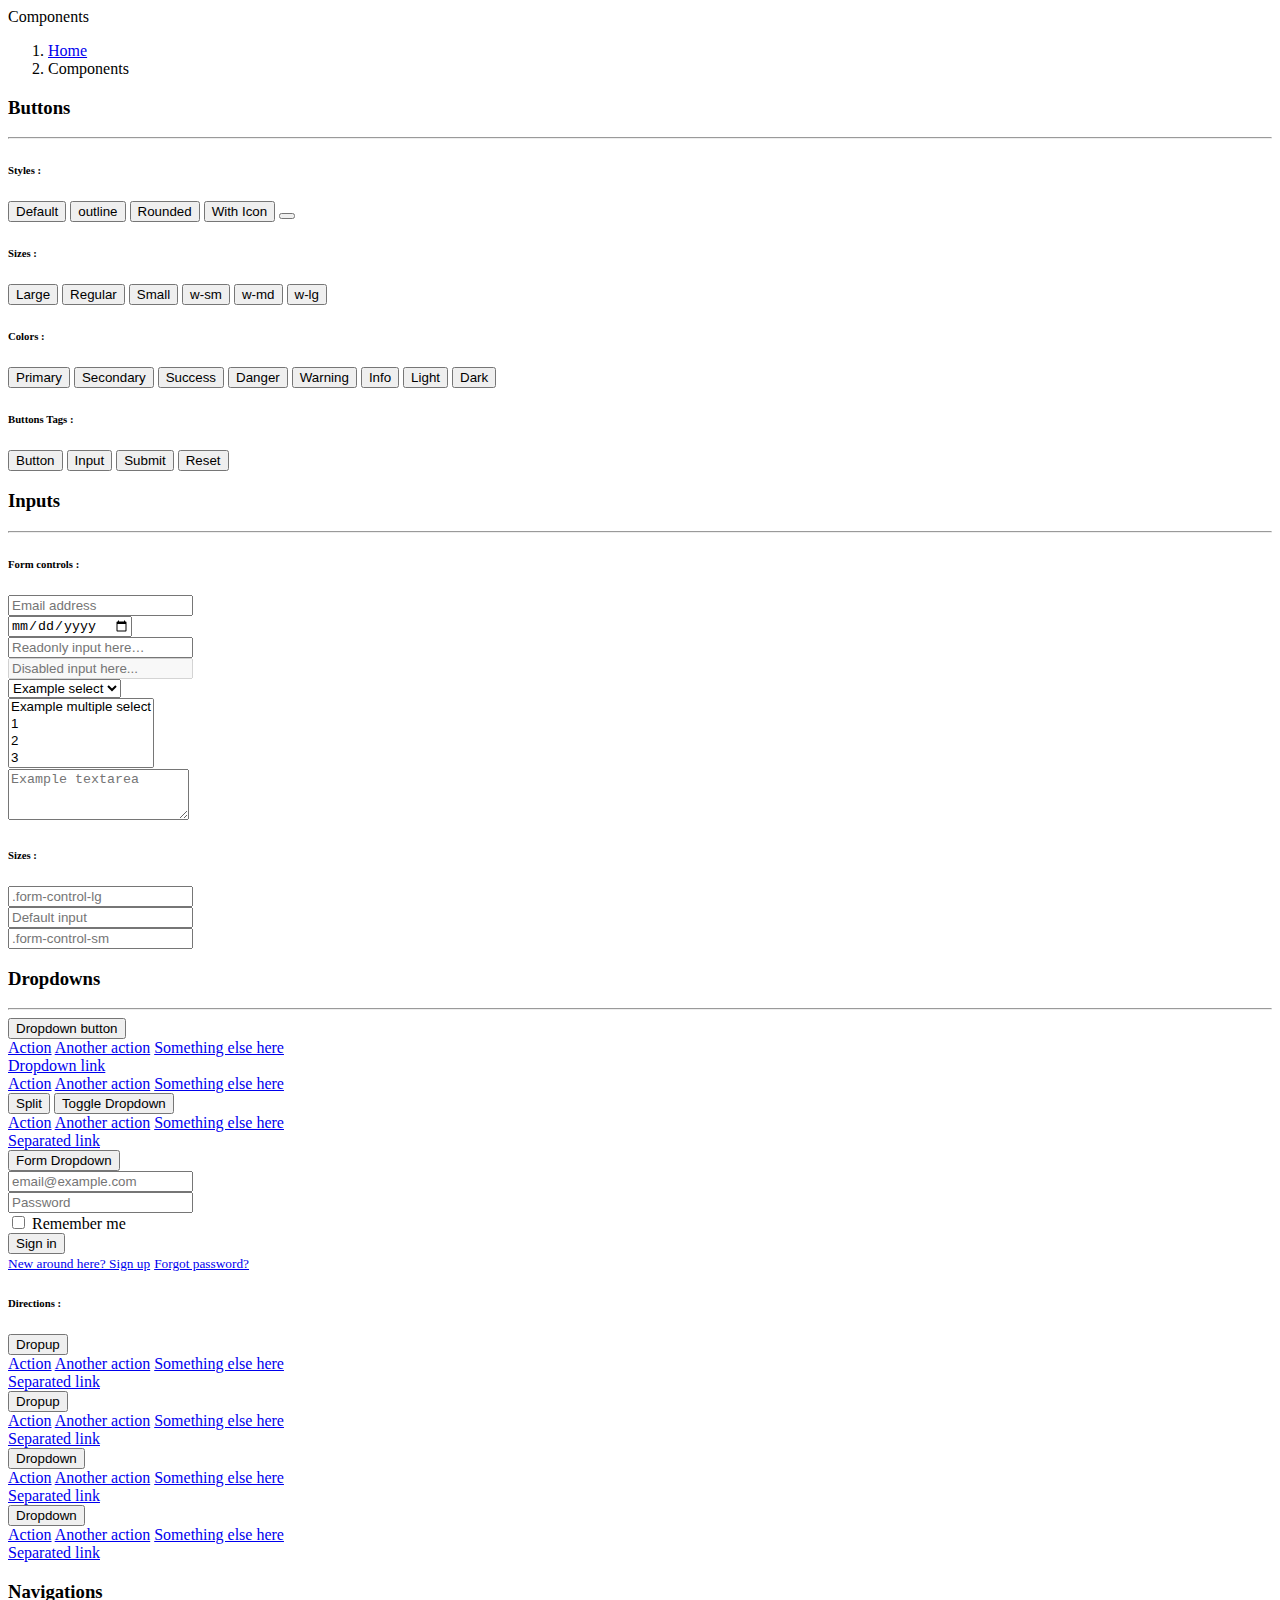
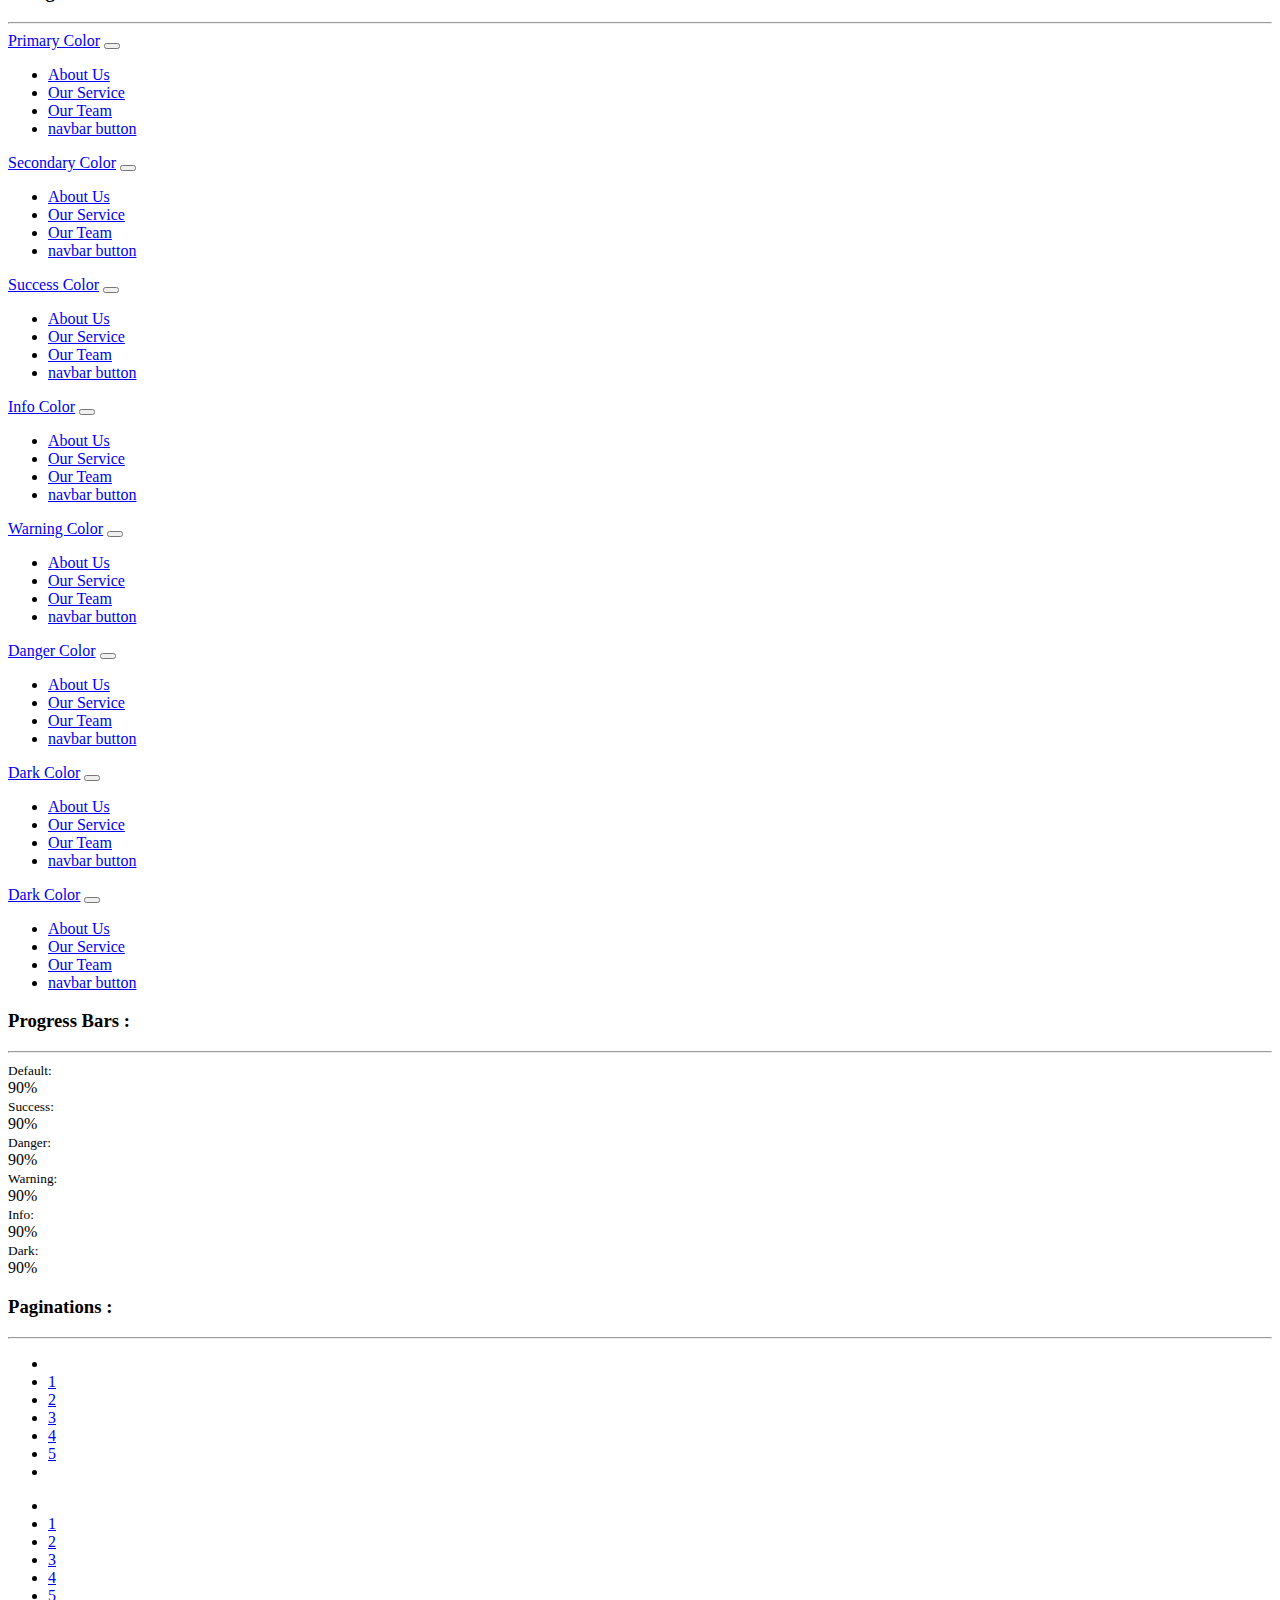
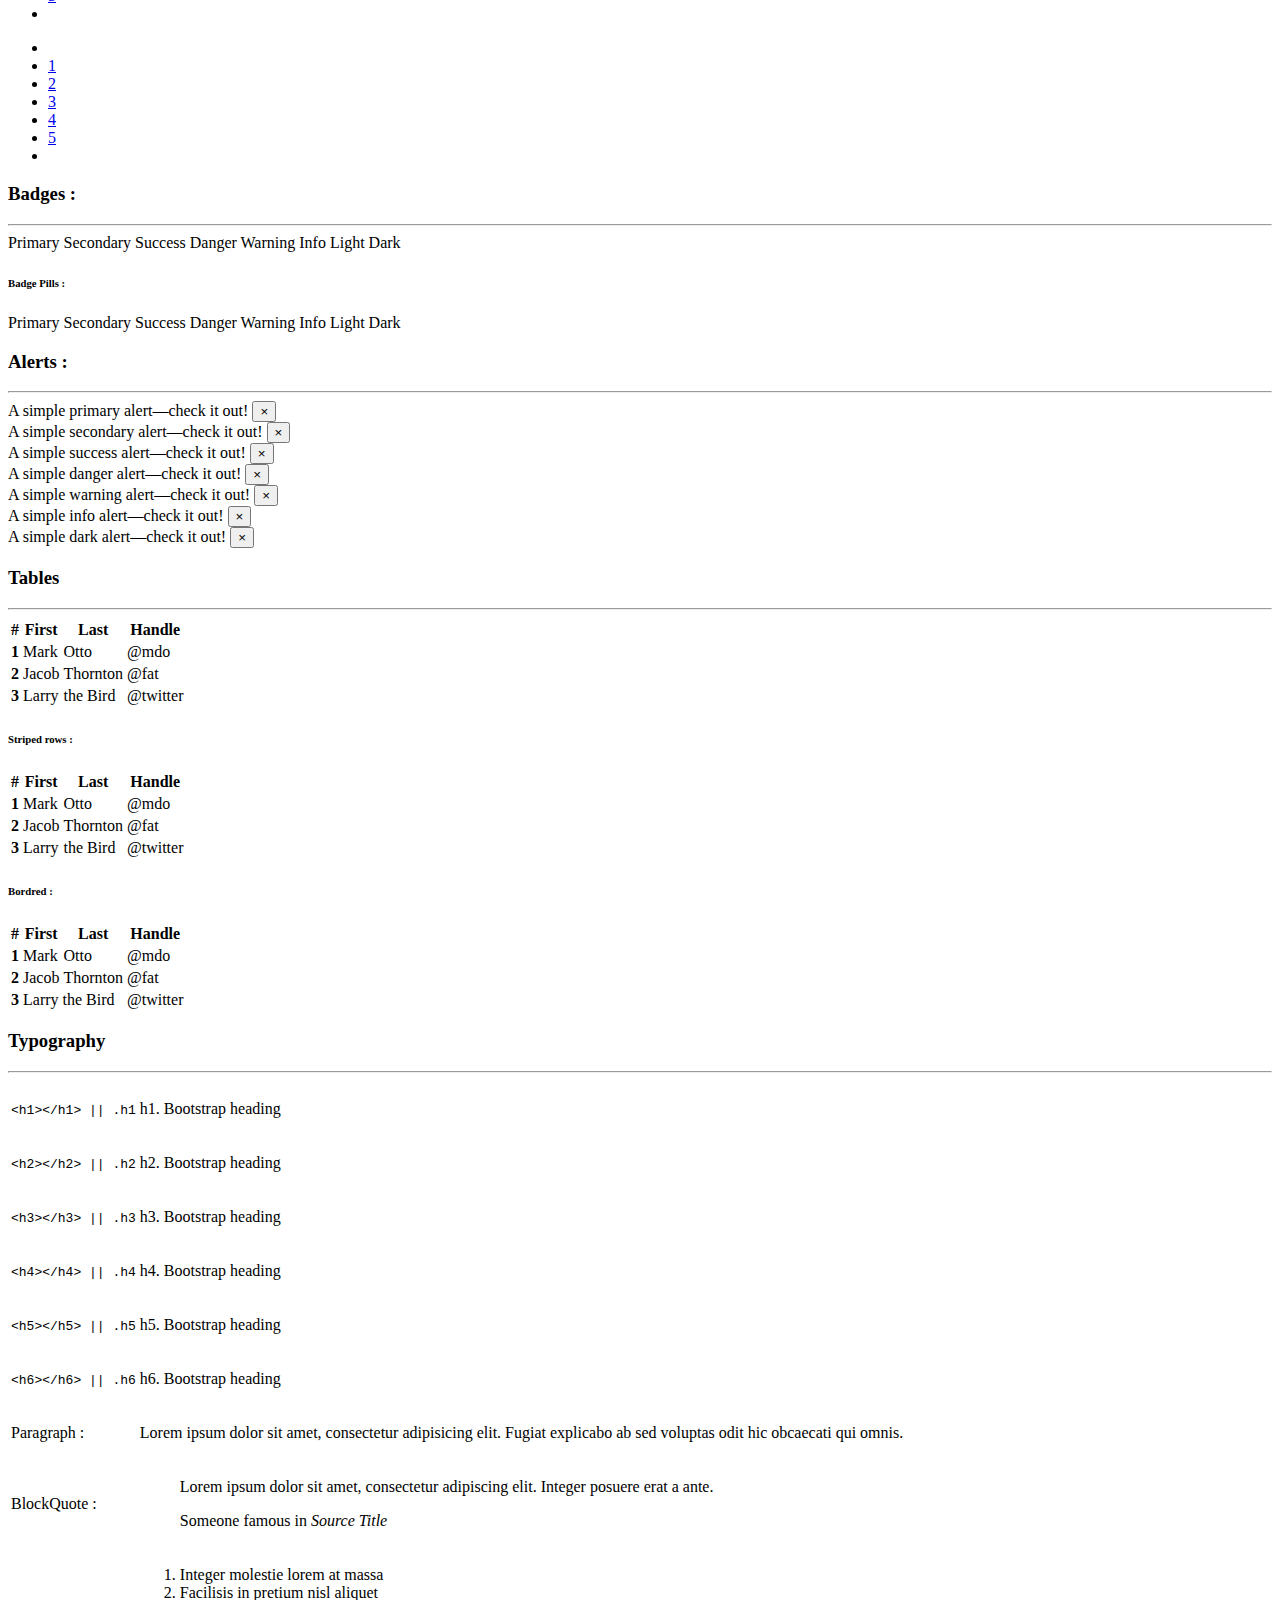
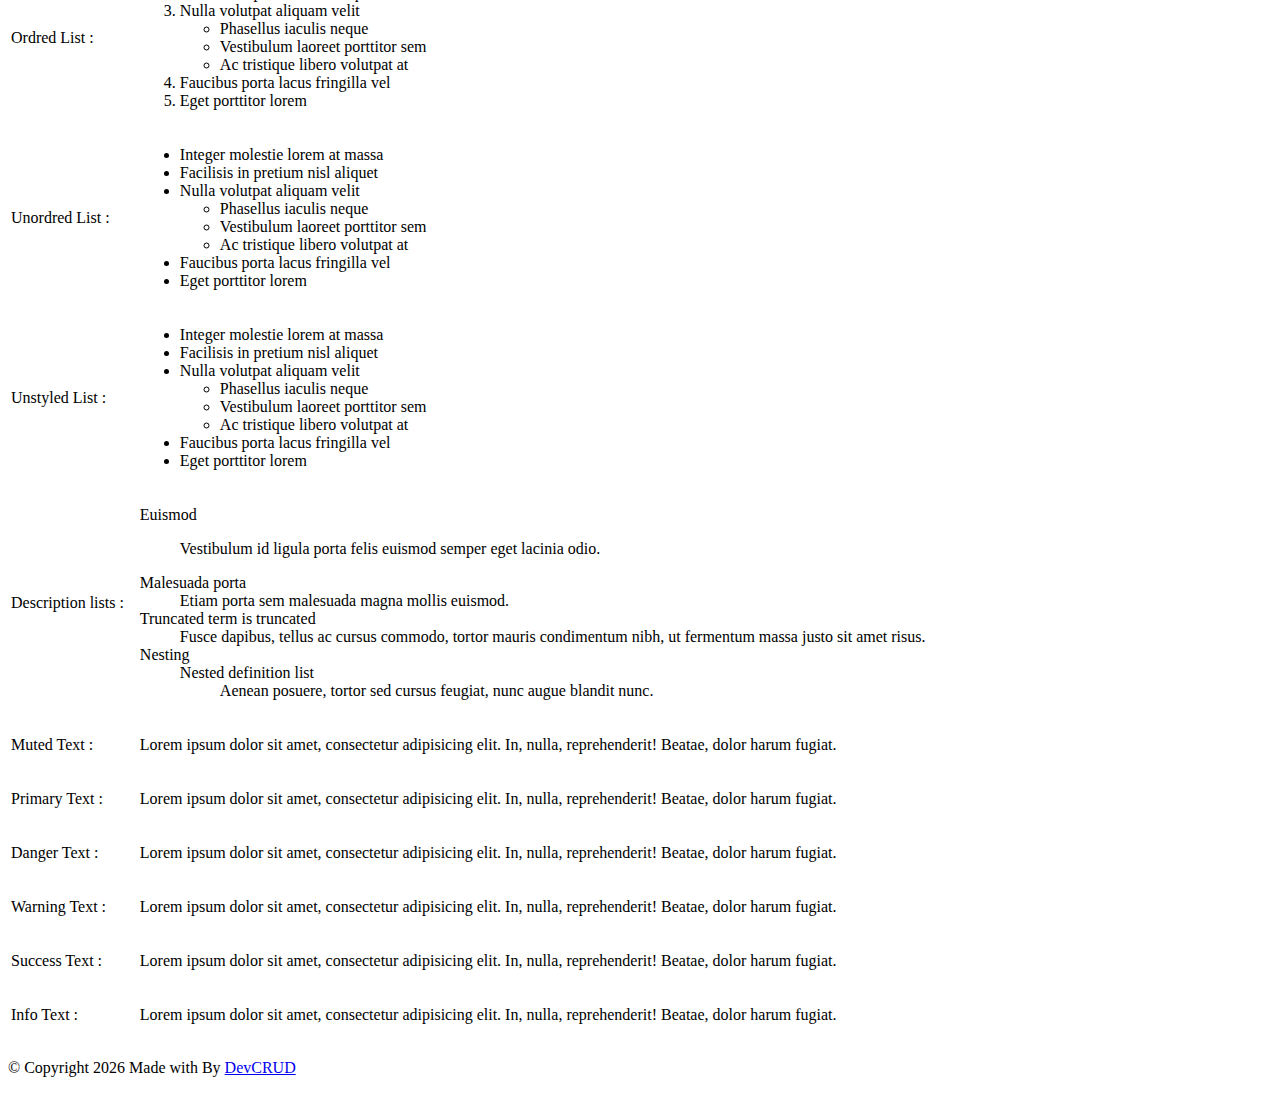
==== components.html @ a4795f0a "Sitio web de un restaurante" ====
<!DOCTYPE html>
<html lang="en">
<head>
   <meta charset="utf-8">
    <meta name="viewport" content="width=device-width, initial-scale=1, shrink-to-fit=no">
    <meta name="description" content="Start your development with FoodHut landing page.">
    <meta name="author" content="Devcrud">
    <title>FoodHut | Free Bootstrap 4.3.x template</title>

   <!-- font icons -->
   <link rel="stylesheet" href="assets/vendors/themify-icons/css/themify-icons.css">

   <!-- Bootstrap + Steller  -->
   <link rel="stylesheet" href="assets/css/foodhut.css">
</head>
<body>

   <!-- Page Header -->
   <header class="header header-mini"> 
      <div class="header-title">Components</div> 
      <nav aria-label="breadcrumb">
         <ol class="breadcrumb">
            <li class="breadcrumb-item"><a href="/">Home</a></li>
            <li class="breadcrumb-item active" aria-current="page">Components</li>
         </ol>
      </nav>
   </header> <!-- End Of Page Header -->

   <!-- main content -->
   <div class="container">

      <!-- Buttons -->
      <h3 class="mt-5">Buttons</h3>
      <hr>
      <h6 class="section-secondary-title">Styles :</h6>
      <button class="btn btn-primary">Default</button>
      <button class="btn btn-outline-primary">outline</button>
      <button class="btn btn-primary rounded">Rounded</button>
      <button class="btn btn-primary rounded"><i class="ti-thumb-up pr-1"></i> With Icon</button>
      <button class="btn btn-primary circle"><i class="ti-heart"></i></button>

      <h6 class="section-secondary-title mt-5">Sizes :</h6>
      <button class="btn btn-primary btn-lg">Large</button>
      <button class="btn btn-primary ">Regular</button>
      <button class="btn btn-primary btn-sm">Small</button>
      <button class="btn btn-primary w-sm ml-3">w-sm</button>
      <button class="btn btn-primary w-md">w-md</button>
      <button class="btn btn-primary w-lg">w-lg</button>

      <h6 class="section-secondary-title mt-5">Colors :</h6>          
      <button type="button" class="btn btn-primary">Primary</button>
      <button type="button" class="btn btn-secondary">Secondary</button>
      <button type="button" class="btn btn-success">Success</button>
      <button type="button" class="btn btn-danger">Danger</button>
      <button type="button" class="btn btn-warning">Warning</button>
      <button type="button" class="btn btn-info">Info</button>
      <button type="button" class="btn btn-light">Light</button>
      <button type="button" class="btn btn-dark">Dark</button>

      <h6 class="section-secondary-title mt-5">Buttons Tags :</h6>
      <button class="btn btn-primary" type="submit">Button</button>
      <input class="btn btn-primary" type="button" value="Input">
      <input class="btn btn-primary" type="submit" value="Submit">
      <input class="btn btn-primary" type="reset" value="Reset">
      
      <!-- devider -->
      <div class="py-5"></div>

      <!-- Inputs -->
      <h3>Inputs</h3>
      <hr>
      <div class="row mt-5">
         <div class="col-md-6">
            <h6 class="section-secondary-title">Form controls :</h6>        
            <div class="form-group">
               <input type="email" class="form-control" id="exampleFormControlInput1" placeholder="Email address">
            </div>
            <div class="form-group">
               <input type="date" class="form-control" id="exampleFormControlInput1" placeholder="Date">
            </div>
            <div class="form-group">
               <input class="form-control" type="text" placeholder="Readonly input here…" readonly>
            </div>
            <div class="form-group">
               <input class="form-control" id="disabledInput" type="text" placeholder="Disabled input here..." disabled>
            </div>
            <div class="form-group">
               <select class="form-control" id="exampleFormControlSelect1">
                  <option>Example select</option>
                  <option>1</option>
                  <option>2</option>
                  <option>3</option>
                  <option>4</option>
                  <option>5</option>
               </select>
            </div>
            <div class="form-group">
               <select multiple class="form-control" id="exampleFormControlSelect2">
                  <option>Example multiple select</option>
                  <option>1</option>
                  <option>2</option>
                  <option>3</option>
                  <option>4</option>
                  <option>5</option>
               </select>
            </div>
            <div class="form-group">
               <textarea class="form-control" id="exampleFormControlTextarea1" rows="3" placeholder="Example textarea"></textarea>
            </div>
         </div>
         <div class="col-md-6">
            <h6 class="section-secondary-title">Sizes :</h6>    
            <div class="form-group">
               <input class="form-control form-control-lg" type="text" placeholder=".form-control-lg">             
            </div>
            <div class="form-group">
               <input class="form-control" type="text" placeholder="Default input">
            </div>
            <div class="form-group">
               <input class="form-control form-control-sm" type="text" placeholder=".form-control-sm"> 
            </div>
         </div>
      </div> <!-- end of inputs -->   

      <!-- devider -->
      <div class="py-5"></div>             

      <!-- Dropdowns -->
      <h3 class="components-section-title font-weight-normal">Dropdowns</h3>
      <hr>
      <div class="dropdown d-inline-block">
         <button class="btn btn-outline-secondary dropdown-toggle" type="button" id="dropdownMenuButton" data-toggle="dropdown" aria-haspopup="true" aria-expanded="false">
         Dropdown button
         </button>
         <div class="dropdown-menu" aria-labelledby="dropdownMenuButton">
         <a class="dropdown-item" href="#">Action</a>
         <a class="dropdown-item" href="#">Another action</a>
         <a class="dropdown-item" href="#">Something else here</a>
         </div>
      </div>
      <div class="dropdown d-inline-block">
         <a class="btn btn-outline-secondary dropdown-toggle" href="#" role="button" id="dropdownMenuLink" data-toggle="dropdown" aria-haspopup="true" aria-expanded="false">
            Dropdown link
         </a>
         <div class="dropdown-menu" aria-labelledby="dropdownMenuLink">
            <a class="dropdown-item" href="#">Action</a>
            <a class="dropdown-item" href="#">Another action</a>
            <a class="dropdown-item" href="#">Something else here</a>
         </div>
      </div>
      <div class="btn-group">
         <button type="button" class="btn btn-outline-secondary">Split</button>
         <button type="button" class="btn btn-outline-secondary dropdown-toggle dropdown-toggle-split" data-toggle="dropdown" aria-haspopup="true" aria-expanded="false">
         <span class="sr-only">Toggle Dropdown</span>
         </button>
         <div class="dropdown-menu">
            <a class="dropdown-item" href="#">Action</a>
            <a class="dropdown-item" href="#">Another action</a>
            <a class="dropdown-item" href="#">Something else here</a>
            <div class="dropdown-divider"></div>
            <a class="dropdown-item" href="#">Separated link</a>
         </div>
      </div>
      <div class="btn-group">
         <button class="btn btn-outline-secondary dropdown-toggle" type="button" id="dropdownMenuButton" data-toggle="dropdown" aria-haspopup="true" aria-expanded="false">
            Form Dropdown
         </button>
         <div class="dropdown-menu form">
            <form class="px-4 py-3">
               <div class="form-group">
                  <input type="email" class="form-control" id="exampleDropdownFormEmail1" placeholder="email@example.com">
               </div>
               <div class="form-group">
                  <input type="password" class="form-control" id="exampleDropdownFormPassword1" placeholder="Password">
               </div>
               <div class="form-check mb-3">
                  <input type="checkbox" class="form-check-input" id="dropdownCheck">
                  <label class="form-check-label" for="dropdownCheck">
                     Remember me
                  </label>
               </div>
               <button type="submit" class="btn btn-primary btn-block">Sign in</button>
            </form>
            <div class="dropdown-divider"></div>
            <a class="dropdown-item" href="#"><small>New around here? Sign up</small></a>
            <a class="dropdown-item" href="#"><small>Forgot password?</small></a>
         </div>
      </div>       
      <h6 class="section-secondary-title mt-5">Directions :</h6>  
      <div class="btn-group dropup">
         <button type="button" class="btn btn-outline-secondary dropdown-toggle" data-toggle="dropdown" aria-haspopup="true" aria-expanded="false">
            Dropup
         </button>
         <div class="dropdown-menu">
            <a class="dropdown-item" href="#">Action</a>
            <a class="dropdown-item" href="#">Another action</a>
            <a class="dropdown-item" href="#">Something else here</a>
            <div class="dropdown-divider"></div>
            <a class="dropdown-item" href="#">Separated link</a>
         </div>
      </div>
      <div class="btn-group dropright">
         <button type="button" class="btn btn-outline-secondary dropdown-toggle" data-toggle="dropdown" aria-haspopup="true" aria-expanded="false">
            Dropup
         </button>
         <div class="dropdown-menu">
            <a class="dropdown-item" href="#">Action</a>
            <a class="dropdown-item" href="#">Another action</a>
            <a class="dropdown-item" href="#">Something else here</a>
            <div class="dropdown-divider"></div>
            <a class="dropdown-item" href="#">Separated link</a>
         </div>
      </div>
      <div class="btn-group">
         <button type="button" class="btn btn-outline-secondary dropdown-toggle" data-toggle="dropdown" aria-haspopup="true" aria-expanded="false">
            Dropdown
         </button>
         <div class="dropdown-menu">
            <a class="dropdown-item" href="#">Action</a>
            <a class="dropdown-item" href="#">Another action</a>
            <a class="dropdown-item" href="#">Something else here</a>
            <div class="dropdown-divider"></div>
            <a class="dropdown-item" href="#">Separated link</a>
         </div>
      </div>
      <div class="btn-group dropleft">
         <button type="button" class="btn btn-outline-secondary dropdown-toggle" data-toggle="dropdown" aria-haspopup="true" aria-expanded="false">
            Dropdown
         </button>
         <div class="dropdown-menu">
            <a class="dropdown-item" href="#">Action</a>
            <a class="dropdown-item" href="#">Another action</a>
            <a class="dropdown-item" href="#">Something else here</a>
            <div class="dropdown-divider"></div>
            <a class="dropdown-item" href="#">Separated link</a>
         </div>
      </div> <!-- end of Dropdowns -->  

      <!-- devider -->
      <div class="py-5"></div>   

      <!-- navbars -->
      <h3 class="components-section-title font-weight-normal mt-5">Navigations</h3>
      <hr>
      <nav class="navbar navbar-expand-sm navbar-dark bg-primary rounded shadow mb-3">
         <div class="container">
            <a class="navbar-brand" href="#">Primary Color</a>
            <button class="navbar-toggler ml-auto" type="button" data-toggle="collapse" data-target="#navbarSupportedContent" aria-controls="navbarSupportedContent" aria-expanded="false" aria-label="Toggle navigation">
            <span class="navbar-toggler-icon"></span>
            </button>
            <div class="collapse navbar-collapse" id="navbarSupportedContent">
               <ul class="navbar-nav ml-auto"> 
                  <li class="nav-item">
                     <a class="nav-link" href="#about">About Us</a>
                  </li>
                  <li class="nav-item">
                     <a class="nav-link" href="#service">Our Service</a>
                  </li>
                  <li class="nav-item">
                     <a class="nav-link" href="#team">Our Team</a>
                  </li>
                  <li class="nav-item">
                     <a href="#book-table" class="ml-4 mt-1 btn btn-light btn-sm">navbar button</a>
                  </li>
               </ul>                       
            </div>
         </div>
      </nav>
      <nav class="navbar navbar-expand-sm navbar-dark bg-secondary rounded shadow mb-3">
         <div class="container">
            <a class="navbar-brand" href="#">Secondary Color</a>
            <button class="navbar-toggler ml-auto" type="button" data-toggle="collapse" data-target="#navbarSupportedContent" aria-controls="navbarSupportedContent" aria-expanded="false" aria-label="Toggle navigation">
            <span class="navbar-toggler-icon"></span>
            </button>
            <div class="collapse navbar-collapse" id="navbarSupportedContent">
               <ul class="navbar-nav ml-auto"> 
                  <li class="nav-item">
                     <a class="nav-link" href="#about">About Us</a>
                  </li>
                  <li class="nav-item">
                     <a class="nav-link" href="#service">Our Service</a>
                  </li>
                  <li class="nav-item">
                     <a class="nav-link" href="#team">Our Team</a>
                  </li>
                  <li class="nav-item">
                     <a href="#book-table" class="ml-4 mt-1 btn btn-light btn-sm">navbar button</a>
                  </li>
               </ul>                       
            </div>
         </div>
      </nav>
      <nav class="navbar navbar-expand-sm navbar-dark bg-success rounded shadow mb-3">
         <div class="container">
            <a class="navbar-brand" href="#">Success Color</a>
            <button class="navbar-toggler ml-auto" type="button" data-toggle="collapse" data-target="#navbarSupportedContent" aria-controls="navbarSupportedContent" aria-expanded="false" aria-label="Toggle navigation">
            <span class="navbar-toggler-icon"></span>
            </button>
            <div class="collapse navbar-collapse" id="navbarSupportedContent">
               <ul class="navbar-nav ml-auto"> 
                  <li class="nav-item">
                     <a class="nav-link" href="#about">About Us</a>
                  </li>
                  <li class="nav-item">
                     <a class="nav-link" href="#service">Our Service</a>
                  </li>
                  <li class="nav-item">
                     <a class="nav-link" href="#team">Our Team</a>
                  </li>
                  <li class="nav-item">
                     <a href="#book-table" class="ml-4 mt-1 btn btn-light btn-sm">navbar button</a>
                  </li>
               </ul>                       
            </div>
         </div>
      </nav>
      <nav class="navbar navbar-expand-sm navbar-dark bg-info rounded shadow mb-3">
         <div class="container">
            <a class="navbar-brand" href="#">Info Color</a>
            <button class="navbar-toggler ml-auto" type="button" data-toggle="collapse" data-target="#navbarSupportedContent" aria-controls="navbarSupportedContent" aria-expanded="false" aria-label="Toggle navigation">
            <span class="navbar-toggler-icon"></span>
            </button>
            <div class="collapse navbar-collapse" id="navbarSupportedContent">
               <ul class="navbar-nav ml-auto"> 
                  <li class="nav-item">
                     <a class="nav-link" href="#about">About Us</a>
                  </li>
                  <li class="nav-item">
                     <a class="nav-link" href="#service">Our Service</a>
                  </li>
                  <li class="nav-item">
                     <a class="nav-link" href="#team">Our Team</a>
                  </li>
                  <li class="nav-item">
                     <a href="#book-table" class="ml-4 mt-1 btn btn-light btn-sm">navbar button</a>
                  </li>
               </ul>                       
            </div>
         </div>
      </nav>
      <nav class="navbar navbar-expand-sm navbar-dark bg-warning rounded shadow mb-3">
         <div class="container">
            <a class="navbar-brand" href="#">Warning Color</a>
            <button class="navbar-toggler ml-auto" type="button" data-toggle="collapse" data-target="#navbarSupportedContent" aria-controls="navbarSupportedContent" aria-expanded="false" aria-label="Toggle navigation">
            <span class="navbar-toggler-icon"></span>
            </button>
            <div class="collapse navbar-collapse" id="navbarSupportedContent">
               <ul class="navbar-nav ml-auto"> 
                  <li class="nav-item">
                     <a class="nav-link" href="#about">About Us</a>
                  </li>
                  <li class="nav-item">
                     <a class="nav-link" href="#service">Our Service</a>
                  </li>
                  <li class="nav-item">
                     <a class="nav-link" href="#team">Our Team</a>
                  </li>
                  <li class="nav-item">
                     <a href="#book-table" class="ml-4 mt-1 btn btn-light btn-sm">navbar button</a>
                  </li>
               </ul>                       
            </div>
         </div>
      </nav>
      <nav class="navbar navbar-expand-sm navbar-dark bg-danger rounded shadow mb-3">
         <div class="container">
            <a class="navbar-brand" href="#">Danger Color</a>
            <button class="navbar-toggler ml-auto" type="button" data-toggle="collapse" data-target="#navbarSupportedContent" aria-controls="navbarSupportedContent" aria-expanded="false" aria-label="Toggle navigation">
            <span class="navbar-toggler-icon"></span>
            </button>
            <div class="collapse navbar-collapse" id="navbarSupportedContent">
               <ul class="navbar-nav ml-auto"> 
                  <li class="nav-item">
                     <a class="nav-link" href="#about">About Us</a>
                  </li>
                  <li class="nav-item">
                     <a class="nav-link" href="#service">Our Service</a>
                  </li>
                  <li class="nav-item">
                     <a class="nav-link" href="#team">Our Team</a>
                  </li>
                  <li class="nav-item">
                     <a href="#book-table" class="ml-4 mt-1 btn btn-light btn-sm">navbar button</a>
                  </li>
               </ul>                       
            </div>
         </div>
      </nav>
      <nav class="navbar navbar-expand-sm navbar-dark bg-dark rounded shadow mb-3">
         <div class="container">
            <a class="navbar-brand" href="#">Dark Color</a>
            <button class="navbar-toggler ml-auto" type="button" data-toggle="collapse" data-target="#navbarSupportedContent" aria-controls="navbarSupportedContent" aria-expanded="false" aria-label="Toggle navigation">
            <span class="navbar-toggler-icon"></span>
            </button>
            <div class="collapse navbar-collapse" id="navbarSupportedContent">
               <ul class="navbar-nav ml-auto"> 
                  <li class="nav-item">
                     <a class="nav-link" href="#about">About Us</a>
                  </li>
                  <li class="nav-item">
                     <a class="nav-link" href="#service">Our Service</a>
                  </li>
                  <li class="nav-item">
                     <a class="nav-link" href="#team">Our Team</a>
                  </li>
                  <li class="nav-item">
                     <a href="#book-table" class="ml-4 mt-1 btn btn-primary btn-sm">navbar button</a>
                  </li>
               </ul>                       
            </div>
         </div>
      </nav>
      <nav class="navbar navbar-expand-sm navbar-light bg-light rounded shadow mb-3">
         <div class="container">
            <a class="navbar-brand" href="#">Dark Color</a>
            <button class="navbar-toggler ml-auto" type="button" data-toggle="collapse" data-target="#navbarSupportedContent" aria-controls="navbarSupportedContent" aria-expanded="false" aria-label="Toggle navigation">
            <span class="navbar-toggler-icon"></span>
            </button>
            <div class="collapse navbar-collapse" id="navbarSupportedContent">
               <ul class="navbar-nav ml-auto"> 
                  <li class="nav-item">
                     <a class="nav-link" href="#about">About Us</a>
                  </li>
                  <li class="nav-item">
                     <a class="nav-link" href="#service">Our Service</a>
                  </li>
                  <li class="nav-item">
                     <a class="nav-link" href="#team">Our Team</a>
                  </li>
                  <li class="nav-item">
                     <a href="#book-table" class="ml-4 mt-1 btn btn-dark btn-sm">navbar button</a>
                  </li>
               </ul>                       
            </div>
         </div>
      </nav>
      <!-- End of navbars -->

      <!-- devider -->
      <div class="py-5"></div>   
      
      <!-- progress bars -->
      <div class="row justify-content-between">
         <div class="col-md-5">
            <h3 class="components-section-title font-weight-normal mt-5">Progress Bars :</h3>
            <hr>
            <small>Default: </small>
            <div class="progress mt-2 mb-3">
               <div class="progress-bar" role="progressbar" style="width: 90%" aria-valuenow="25" aria-valuemin="0" aria-valuemax="100"><span>90%</span></div>
            </div>
            <small>Success:</small>
            <div class="progress mt-2 mb-3">
               <div class="progress-bar bg-success" role="progressbar" style="width: 90%" aria-valuenow="25" aria-valuemin="0" aria-valuemax="100"><span>90%</span></div>
            </div>
            <small>Danger:</small>
            <div class="progress mt-2 mb-3">
               <div class="progress-bar bg-danger" role="progressbar" style="width: 90%" aria-valuenow="25" aria-valuemin="0" aria-valuemax="100"><span>90%</span></div>
            </div>
            <small>Warning:</small>
            <div class="progress mt-2 mb-3">
               <div class="progress-bar bg-warning" role="progressbar" style="width: 90%" aria-valuenow="25" aria-valuemin="0" aria-valuemax="100"><span>90%</span></div>
            </div>
            <small>Info:</small>
            <div class="progress mt-2 mb-3">
               <div class="progress-bar bg-info" role="progressbar" style="width: 90%" aria-valuenow="25" aria-valuemin="0" aria-valuemax="100"><span>90%</span></div>
            </div>
            <small>Dark:</small>
            <div class="progress mt-2 mb-3">
               <div class="progress-bar bg-dark" role="progressbar" style="width: 90%" aria-valuenow="25" aria-valuemin="0" aria-valuemax="100"><span>90%</span></div>
            </div>
         </div>
         <div class="col-md-6">
            <h3 class="components-section-title font-weight-normal mt-5">Paginations :</h3>
            <hr>
            <nav aria-label="Page navigation example">
               <ul class="pagination pagination-sm">
                  <li class="page-item"><a class="page-link" href="#"><i class="ti-angle-double-left"></i></a></li>
                  <li class="page-item"><a class="page-link" href="#">1</a></li>
                  <li class="page-item"><a class="page-link" href="#">2</a></li>
                  <li class="page-item active"><a class="page-link" href="#">3</a></li>
                  <li class="page-item"><a class="page-link" href="#">4</a></li>
                  <li class="page-item"><a class="page-link" href="#">5</a></li>
                  <li class="page-item"><a class="page-link" href="#"><i class="ti-angle-double-right"></i></a></li>
               </ul>
            </nav>
            <nav aria-label="Page navigation example">
               <ul class="pagination">
               <li class="page-item"><a class="page-link" href="#"><i class="ti-angle-double-left"></i></a></li>
                  <li class="page-item"><a class="page-link" href="#">1</a></li>
                  <li class="page-item"><a class="page-link" href="#">2</a></li>
                  <li class="page-item active"><a class="page-link" href="#">3</a></li>
                  <li class="page-item"><a class="page-link" href="#">4</a></li>
                  <li class="page-item"><a class="page-link" href="#">5</a></li>
                  <li class="page-item"><a class="page-link" href="#"><i class="ti-angle-double-right"></i></a></li>
               </ul>
            </nav>
            <nav aria-label="Page navigation example">
               <ul class="pagination pagination-lg">
                  <li class="page-item"><a class="page-link" href="#"><i class="ti-angle-double-left"></i></a></li>
                  <li class="page-item"><a class="page-link" href="#">1</a></li>
                  <li class="page-item"><a class="page-link" href="#">2</a></li>
                  <li class="page-item active"><a class="page-link" href="#">3</a></li>
                  <li class="page-item"><a class="page-link" href="#">4</a></li>
                  <li class="page-item"><a class="page-link" href="#">5</a></li>
                  <li class="page-item"><a class="page-link" href="#"><i class="ti-angle-double-right"></i></a></li>
               </ul>
            </nav>

            <!-- Badges -->
            <h3 class="components-section-title font-weight-normal mt-5">Badges :</h3>
            <hr>
            <span class="badge badge-primary">Primary</span>
            <span class="badge badge-secondary">Secondary</span>
            <span class="badge badge-success">Success</span>
            <span class="badge badge-danger">Danger</span>
            <span class="badge badge-warning">Warning</span>
            <span class="badge badge-info">Info</span>
            <span class="badge badge-light">Light</span>
            <span class="badge badge-dark">Dark</span>
            <h6 class="section-secondary-title mt-4 mb-2">Badge Pills :</h6>
            <span class="badge badge-pill badge-primary">Primary</span>
            <span class="badge badge-pill badge-secondary">Secondary</span>
            <span class="badge badge-pill badge-success">Success</span>
            <span class="badge badge-pill badge-danger">Danger</span>
            <span class="badge badge-pill badge-warning">Warning</span>
            <span class="badge badge-pill badge-info">Info</span>
            <span class="badge badge-pill badge-light">Light</span>
            <span class="badge badge-pill badge-dark">Dark</span>
         </div>
      </div> <!-- End of Progress bars -->

      <!-- devider -->
      <div class="py-5"></div>  

      <!-- Alerts -->
      <h3 class="components-section-title font-weight-normal mt-5">Alerts :</h3>
      <hr>
      <div class="alert alert-primary alert-dismissible fade show" role="alert">
         A simple primary alert—check it out!
         <button type="button" class="close" data-dismiss="alert" aria-label="Close">
            <span aria-hidden="true">&times;</span>
         </button>
      </div>
      <div class="alert alert-secondary alert-dismissible fade show" role="alert">
         A simple secondary alert—check it out!
         <button type="button" class="close" data-dismiss="alert" aria-label="Close">
            <span aria-hidden="true">&times;</span>
         </button>
      </div>
      <div class="alert alert-success alert-dismissible fade show" role="alert">
         A simple success alert—check it out!
         <button type="button" class="close" data-dismiss="alert" aria-label="Close">
            <span aria-hidden="true">&times;</span>
         </button>
      </div>
      <div class="alert alert-danger alert-dismissible fade show" role="alert">
         A simple danger alert—check it out!
         <button type="button" class="close" data-dismiss="alert" aria-label="Close">
            <span aria-hidden="true">&times;</span>
         </button>
      </div>
      <div class="alert alert-warning alert-dismissible fade show" role="alert">
         A simple warning alert—check it out!
         <button type="button" class="close" data-dismiss="alert" aria-label="Close">
            <span aria-hidden="true">&times;</span>
         </button>
      </div>
      <div class="alert alert-info alert-dismissible fade show" role="alert">
         A simple info alert—check it out!
         <button type="button" class="close" data-dismiss="alert" aria-label="Close">
            <span aria-hidden="true">&times;</span>
         </button>
      </div>
      <div class="alert alert-dark alert-dismissible fade show" role="alert">
         A simple dark alert—check it out!
         <button type="button" class="close" data-dismiss="alert" aria-label="Close">
            <span aria-hidden="true">&times;</span>
         </button>
      </div>
      <!-- end of alerts -->

      <!-- devider -->
      <div class="py-5"></div> 
   
      <!-- tables -->
      <h3 class="components-section-title">Tables</h3>
      <hr>
      <table class="table">
         <thead>
            <tr>
               <th scope="col">#</th>
               <th scope="col">First</th>
               <th scope="col">Last</th>
               <th scope="col">Handle</th>
            </tr>
         </thead>
         <tbody>
            <tr>
               <th scope="row">1</th>
               <td>Mark</td>
               <td>Otto</td>
               <td>@mdo</td>
            </tr>
            <tr>
               <th scope="row">2</th>
               <td>Jacob</td>
               <td>Thornton</td>
               <td>@fat</td>
            </tr>
            <tr>
               <th scope="row">3</th>
               <td>Larry</td>
               <td>the Bird</td>
               <td>@twitter</td>
            </tr>
         </tbody>
      </table>

      <h6 class="section-secondary-title mt-5">Striped rows :</h6>
      <table class="table table-striped">
         <thead>
            <tr>
               <th scope="col">#</th>
               <th scope="col">First</th>
               <th scope="col">Last</th>
               <th scope="col">Handle</th>
            </tr>
         </thead>
         <tbody>
            <tr>
               <th scope="row">1</th>
               <td>Mark</td>
               <td>Otto</td>
               <td>@mdo</td>
            </tr>
            <tr>
               <th scope="row">2</th>
               <td>Jacob</td>
               <td>Thornton</td>
               <td>@fat</td>
            </tr>
            <tr>
               <th scope="row">3</th>
               <td>Larry</td>
               <td>the Bird</td>
               <td>@twitter</td>
            </tr>
         </tbody>
      </table>

      <h6 class="section-secondary-title mt-5">Bordred :</h6>
      <table class="table table-bordered">
         <thead>
            <tr>
               <th scope="col">#</th>
               <th scope="col">First</th>
               <th scope="col">Last</th>
               <th scope="col">Handle</th>
            </tr>
         </thead>
         <tbody>
            <tr>
               <th scope="row">1</th>
               <td>Mark</td>
               <td>Otto</td>
               <td>@mdo</td>
            </tr>
            <tr>
               <th scope="row">2</th>
               <td>Jacob</td>
               <td>Thornton</td>
               <td>@fat</td>
            </tr>
            <tr>
               <th scope="row">3</th>
               <td colspan="2">Larry the Bird</td>
               <td>@twitter</td>
            </tr>
         </tbody>
      </table>
      <!-- end of tables -->

      <!-- devider -->
      <div class="py-5"></div> 

      <!-- typography -->
      <h3 class="components-section-title">Typography</h3>
      <hr>
      
      <table class="table table-borderless v-align-center">
         <tbody>
            <tr>
               <td>
                  <p><code class="highlighter-rouge">&lt;h1&gt;&lt;/h1&gt; || .h1</code></p>
               </td>
               <td class="w-75"><span class="h1">h1. Bootstrap heading</span></td>
            </tr>
            <tr>
               <td>
                  <p><code class="highlighter-rouge">&lt;h2&gt;&lt;/h2&gt; || .h2</code></p>
               </td>
               <td><span class="h2">h2. Bootstrap heading</span></td>
            </tr>
            <tr>
               <td>
                  <p><code class="highlighter-rouge">&lt;h3&gt;&lt;/h3&gt; || .h3</code></p>
               </td>
               <td><span class="h3">h3. Bootstrap heading</span></td>
            </tr>
            <tr>
               <td>
                  <p><code class="highlighter-rouge">&lt;h4&gt;&lt;/h4&gt; || .h4</code></p>
               </td>
               <td><span class="h4">h4. Bootstrap heading</span></td>
            </tr>
            <tr>
               <td>
                  <p><code class="highlighter-rouge">&lt;h5&gt;&lt;/h5&gt; || .h5</code></p>
               </td>
               <td><span class="h5">h5. Bootstrap heading</span></td>
            </tr>
            <tr>
               <td>
                  <p><code class="highlighter-rouge">&lt;h6&gt;&lt;/h6&gt; || .h6</code></p>
               </td>
               <td><span class="h6">h6. Bootstrap heading</span></td>
            </tr>
            <tr>
               <td>
                  <p class="font-weight-bold text-muted">Paragraph :</p>
               </td>
               <td><p>Lorem ipsum dolor sit amet, consectetur adipisicing elit. Fugiat explicabo ab sed voluptas odit hic obcaecati qui omnis.</p></td>
            </tr>
            <tr>
               <td>
                  <p class="font-weight-bold text-muted">BlockQuote :</p>
               </td>
               <td>
                  <blockquote class="blockquote">
                     <p class="mb-0">Lorem ipsum dolor sit amet, consectetur adipiscing elit. Integer posuere erat a ante.</p>
                     <footer class="blockquote-footer">Someone famous in <cite title="Source Title">Source Title</cite></footer>
                  </blockquote>
               </td>
            </tr>
            <tr>
               <td><p class="font-weight-bold text-muted">Ordred List :</p></td>
               <td>
                  <ol>
                     <li>Integer molestie lorem at massa</li>
                     <li>Facilisis in pretium nisl aliquet</li>
                     <li>Nulla volutpat aliquam velit
                        <ul>
                           <li>Phasellus iaculis neque</li>
                           <li>Vestibulum laoreet porttitor sem</li>
                           <li>Ac tristique libero volutpat at</li>
                        </ul>
                     </li>
                     <li>Faucibus porta lacus fringilla vel</li>
                     <li>Eget porttitor lorem</li>
                  </ol>
               </td>
            </tr>
            <tr>
               <td><p class="font-weight-bold text-muted">Unordred List :</p></td>
               <td>
                  <ul >
                     <li>Integer molestie lorem at massa</li>
                     <li>Facilisis in pretium nisl aliquet</li>
                     <li>Nulla volutpat aliquam velit
                        <ul>
                           <li>Phasellus iaculis neque</li>
                           <li>Vestibulum laoreet porttitor sem</li>
                           <li>Ac tristique libero volutpat at</li>
                        </ul>
                     </li>
                     <li>Faucibus porta lacus fringilla vel</li>
                     <li>Eget porttitor lorem</li>
                  </ul>
               </td>
            </tr>
            <tr>
               <td><p class="font-weight-bold text-muted">Unstyled List :</p></td>
               <td>
                  <ul class="list-unstyled">
                     <li>Integer molestie lorem at massa</li>
                     <li>Facilisis in pretium nisl aliquet</li>
                     <li>Nulla volutpat aliquam velit
                        <ul>
                           <li>Phasellus iaculis neque</li>
                           <li>Vestibulum laoreet porttitor sem</li>
                           <li>Ac tristique libero volutpat at</li>
                        </ul>
                     </li>
                     <li>Faucibus porta lacus fringilla vel</li>
                     <li>Eget porttitor lorem</li>
                  </ul>
               </td>
            </tr>
            <tr>
               <td class="font-weight-bold text-muted">Description lists : </td>
               <td>
                  <dl class="row">
                     <dt class="col-sm-3">Euismod</dt>
                     <dd class="col-sm-9">
                        <p>Vestibulum id ligula porta felis euismod semper eget lacinia odio.</p>
                     </dd>

                     <dt class="col-sm-3">Malesuada porta</dt>
                     <dd class="col-sm-9">Etiam porta sem malesuada magna mollis euismod.</dd>

                     <dt class="col-sm-3 text-truncate">Truncated term is truncated</dt>
                     <dd class="col-sm-9">Fusce dapibus, tellus ac cursus commodo, tortor mauris condimentum nibh, ut fermentum massa justo sit amet risus.</dd>

                     <dt class="col-sm-3">Nesting</dt>
                     <dd class="col-sm-9">
                        <dl class="row">
                           <dt class="col-sm-4">Nested definition list</dt>
                           <dd class="col-sm-8">Aenean posuere, tortor sed cursus feugiat, nunc augue blandit nunc.</dd>
                        </dl>
                     </dd>
                  </dl>
               </td>
            </tr>
            <tr>
               <td>
                  <p class="font-weight-bold text-muted">Muted Text :</p>
               </td>
               <td>
                  <p class="text-muted">Lorem ipsum dolor sit amet, consectetur adipisicing elit. In, nulla, reprehenderit! Beatae, dolor harum fugiat.</p>
               </td>
            </tr>
            <tr>
               <td>
                  <p class="font-weight-bold text-muted">Primary Text :</p>
               </td>
               <td>
                  <p class="text-primary">Lorem ipsum dolor sit amet, consectetur adipisicing elit. In, nulla, reprehenderit! Beatae, dolor harum fugiat.</p>
               </td>
            </tr>
            <tr>
               <td>
                  <p class="font-weight-bold text-muted">Danger Text :</p>
               </td>
               <td>
                  <p class="text-danger">Lorem ipsum dolor sit amet, consectetur adipisicing elit. In, nulla, reprehenderit! Beatae, dolor harum fugiat.</p>
               </td>
            </tr>
            <tr>
               <td>
                  <p class="font-weight-bold text-muted">Warning Text :</p>
               </td>
               <td>
                  <p class="text-warning">Lorem ipsum dolor sit amet, consectetur adipisicing elit. In, nulla, reprehenderit! Beatae, dolor harum fugiat.</p>
               </td>
            </tr>
            <tr>
               <td>
                  <p class="font-weight-bold text-muted">Success Text :</p>
               </td>
               <td>
                  <p class="text-success">Lorem ipsum dolor sit amet, consectetur adipisicing elit. In, nulla, reprehenderit! Beatae, dolor harum fugiat.</p>
               </td>
            </tr>
            <tr>
               <td>
                  <p class="font-weight-bold text-muted">Info Text :</p>
               </td>
               <td>
                  <p class="text-info">Lorem ipsum dolor sit amet, consectetur adipisicing elit. In, nulla, reprehenderit! Beatae, dolor harum fugiat.</p>
               </td>
            </tr>
         </tbody>
      </table>
   </div>
   <!-- end of typography -->

   <!-- Page Footer -->
   <div class="bg-dark text-light text-center border-top wow fadeIn">
        <p class="mb-0 py-3 text-muted small">&copy; Copyright <script>document.write(new Date().getFullYear())</script> Made with <i class="ti-heart text-danger"></i> By <a href="http://devcrud.com">DevCRUD</a></p>
    </div>
    <!-- End of Page Footer -->
   
   <!-- core  -->
   <script src="assets/vendors/jquery/jquery-3.4.1.js"></script>
   <script src="assets/vendors/bootstrap/bootstrap.bundle.js"></script>

</body>
</html>
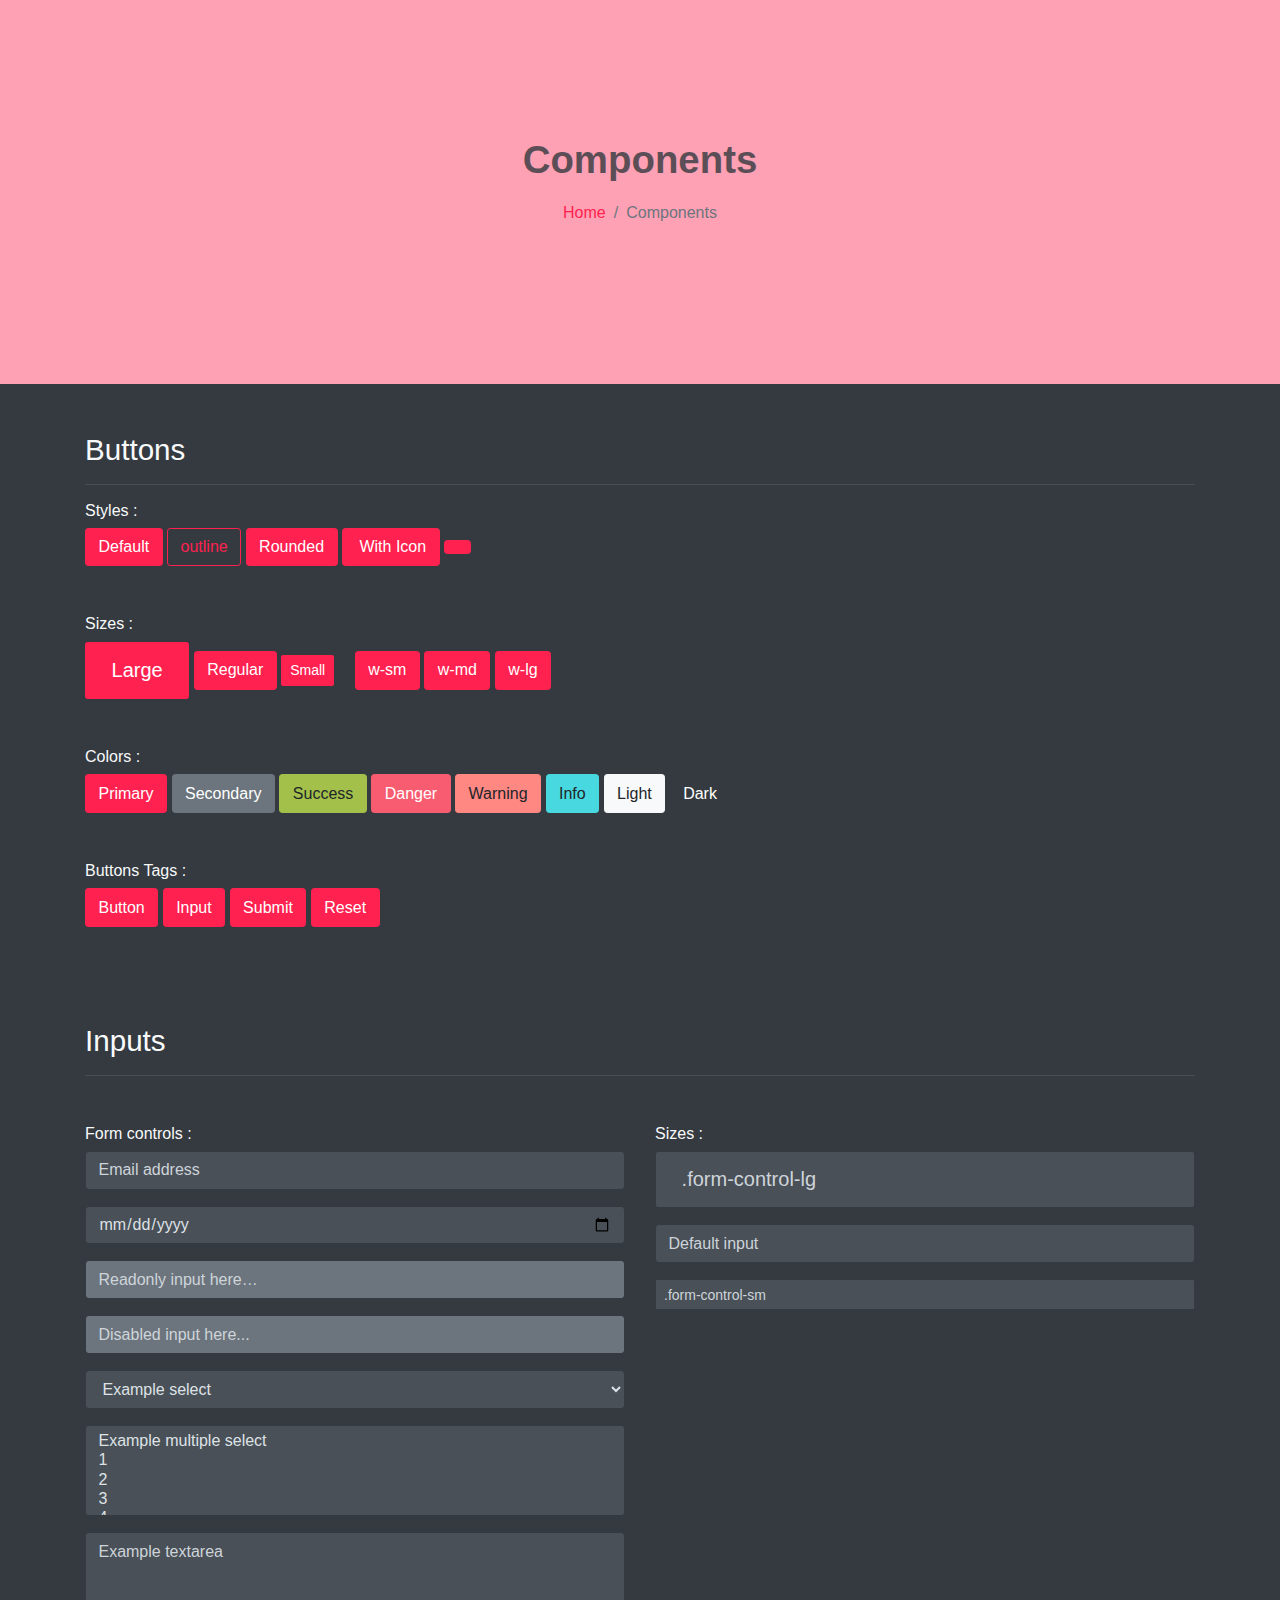
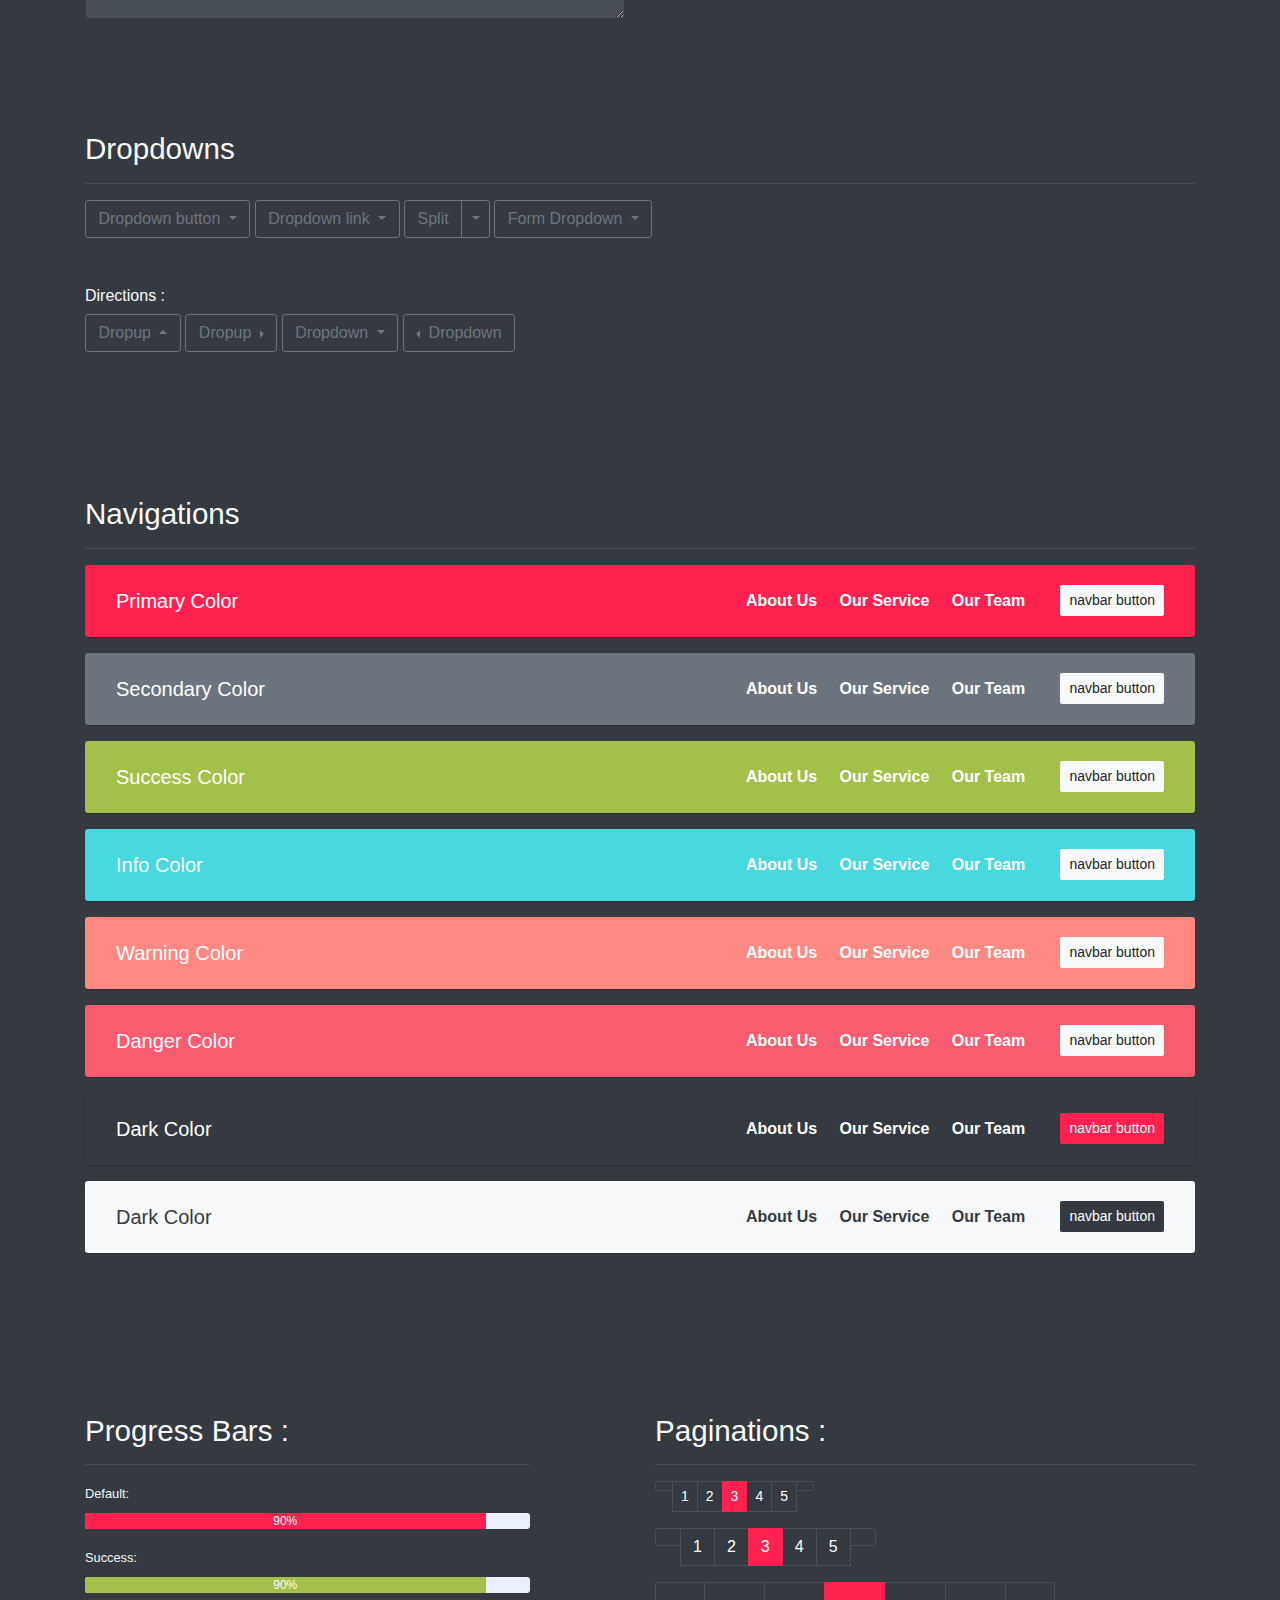
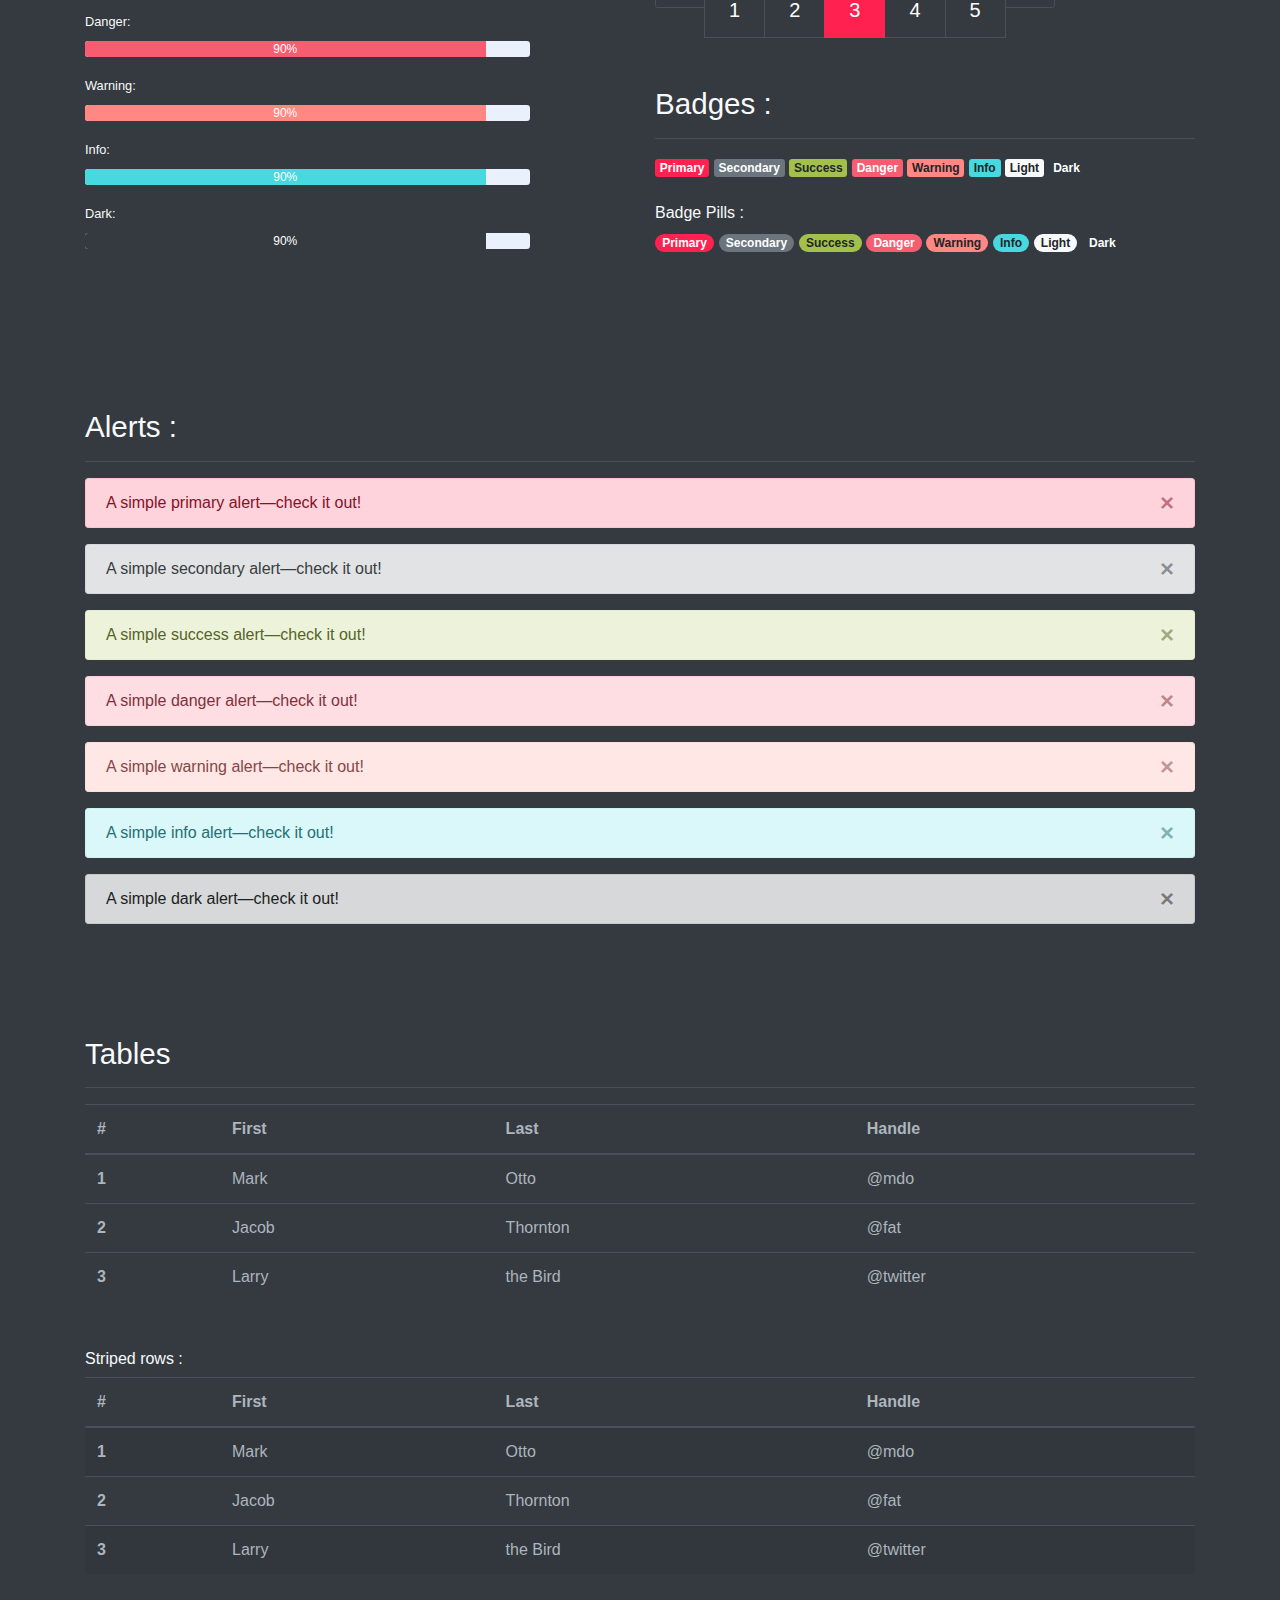
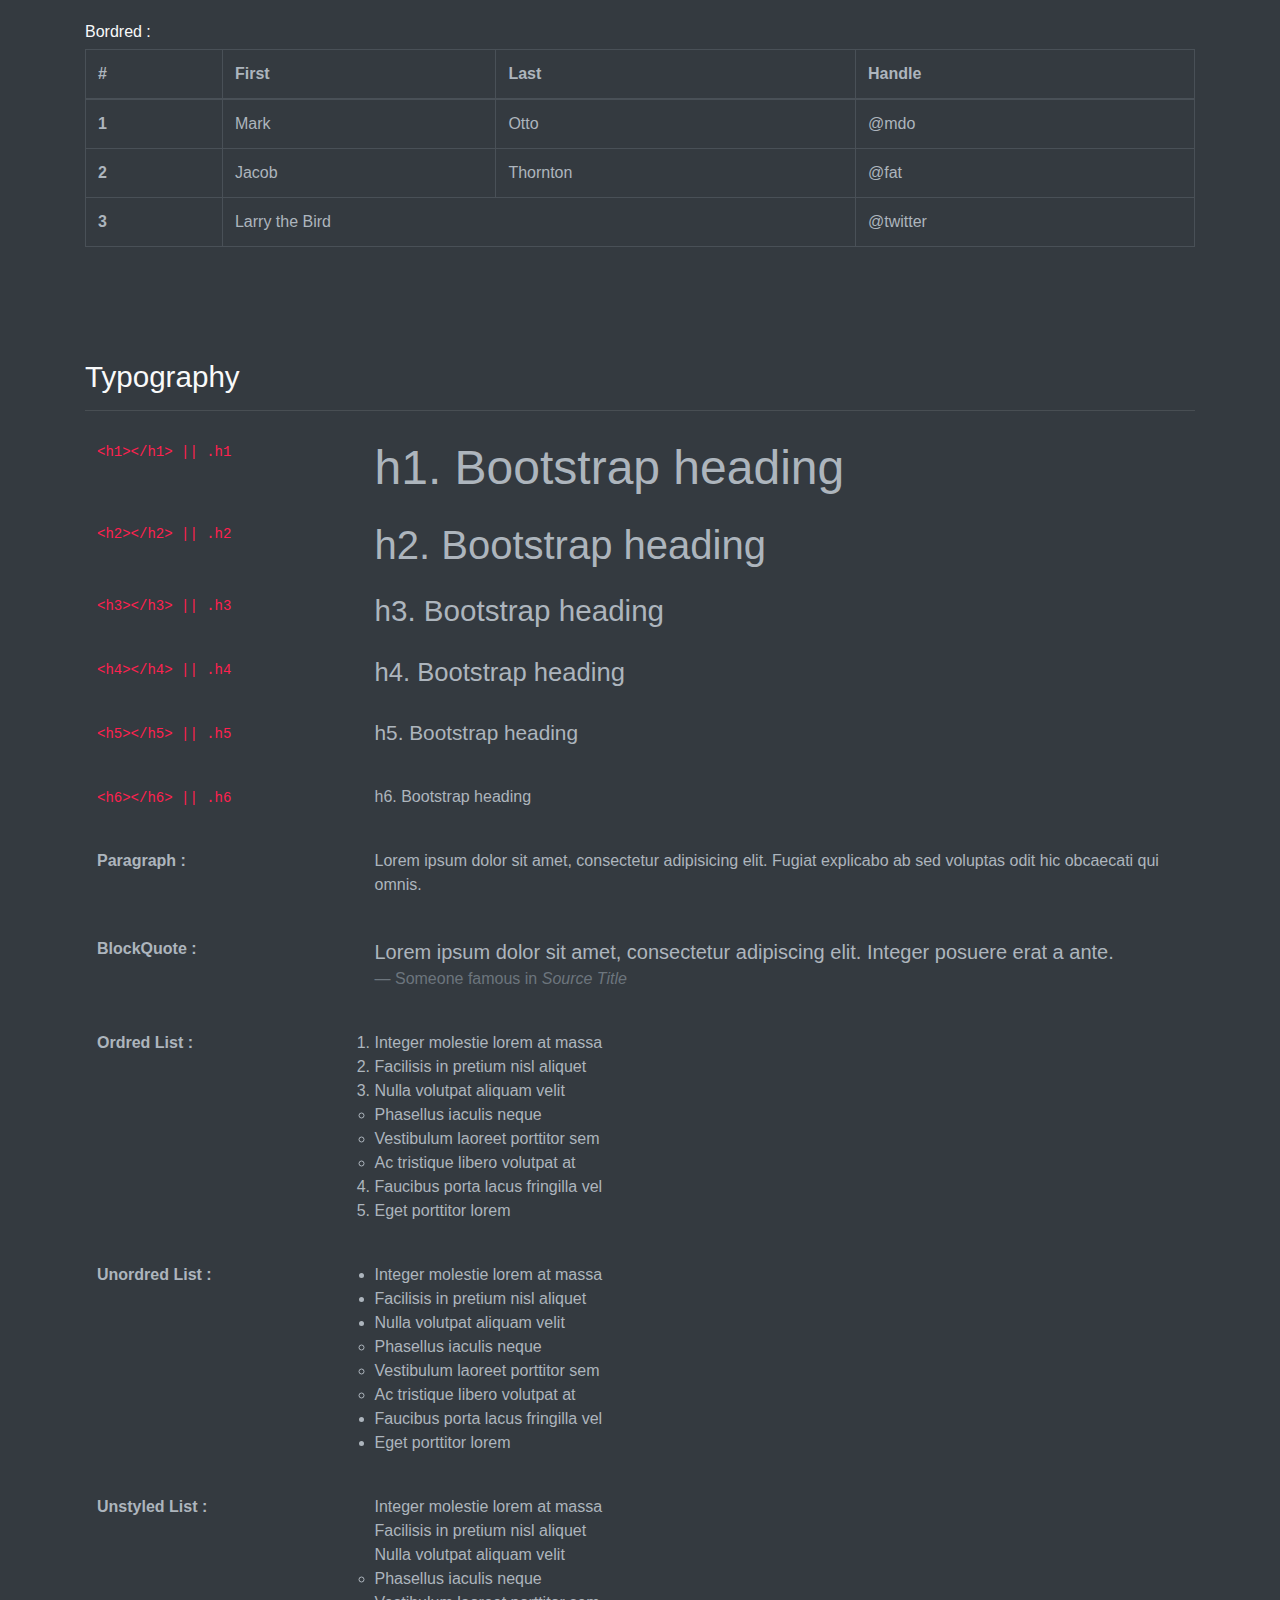
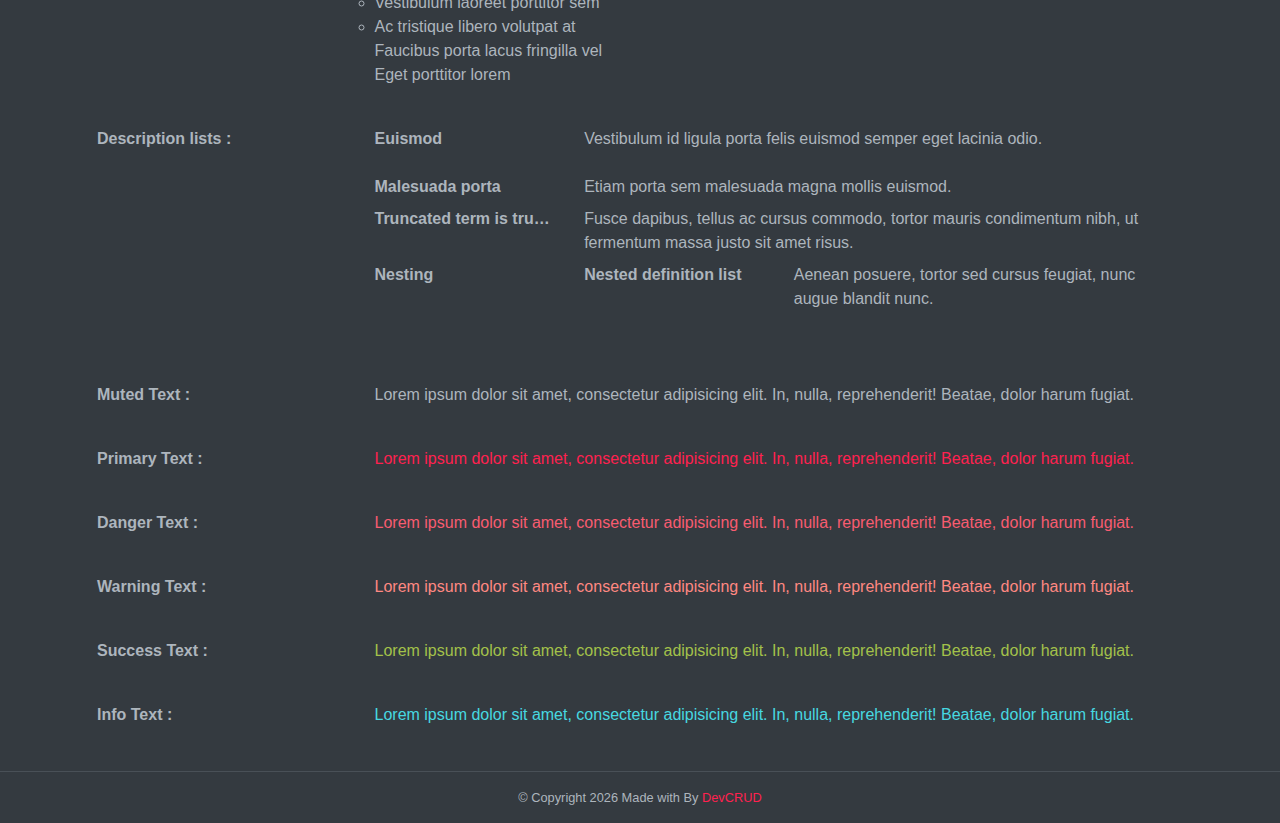
==== commit 7cf43f6f: "Update components.html" ====
--- a/components.html
+++ b/components.html
@@ -11,7 +11,7 @@
    <link rel="stylesheet" href="assets/vendors/themify-icons/css/themify-icons.css">
 
    <!-- Bootstrap + Steller  -->
-   <link rel="stylesheet" href="assets/css/foodhut.css">
+   <link rel="stylesheet" href="css/foodhut.css">
 </head>
 <body>
 
